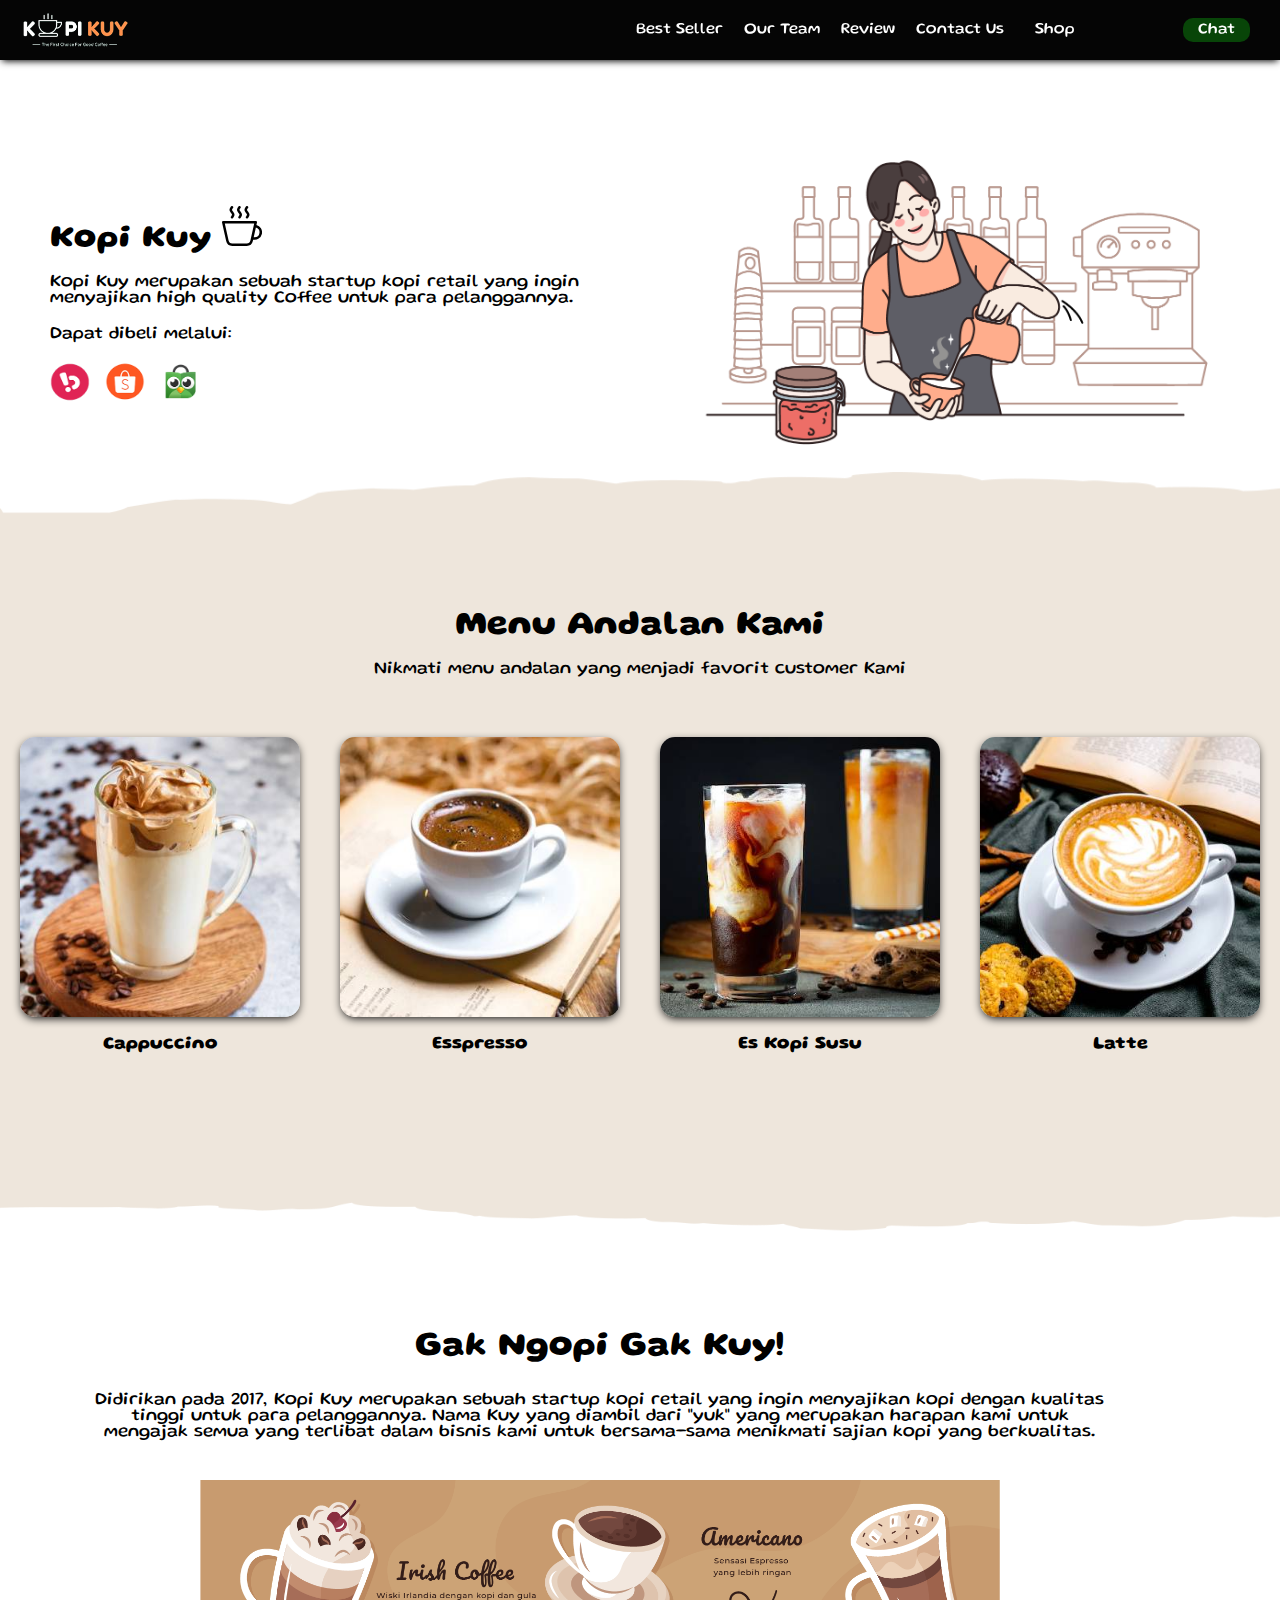
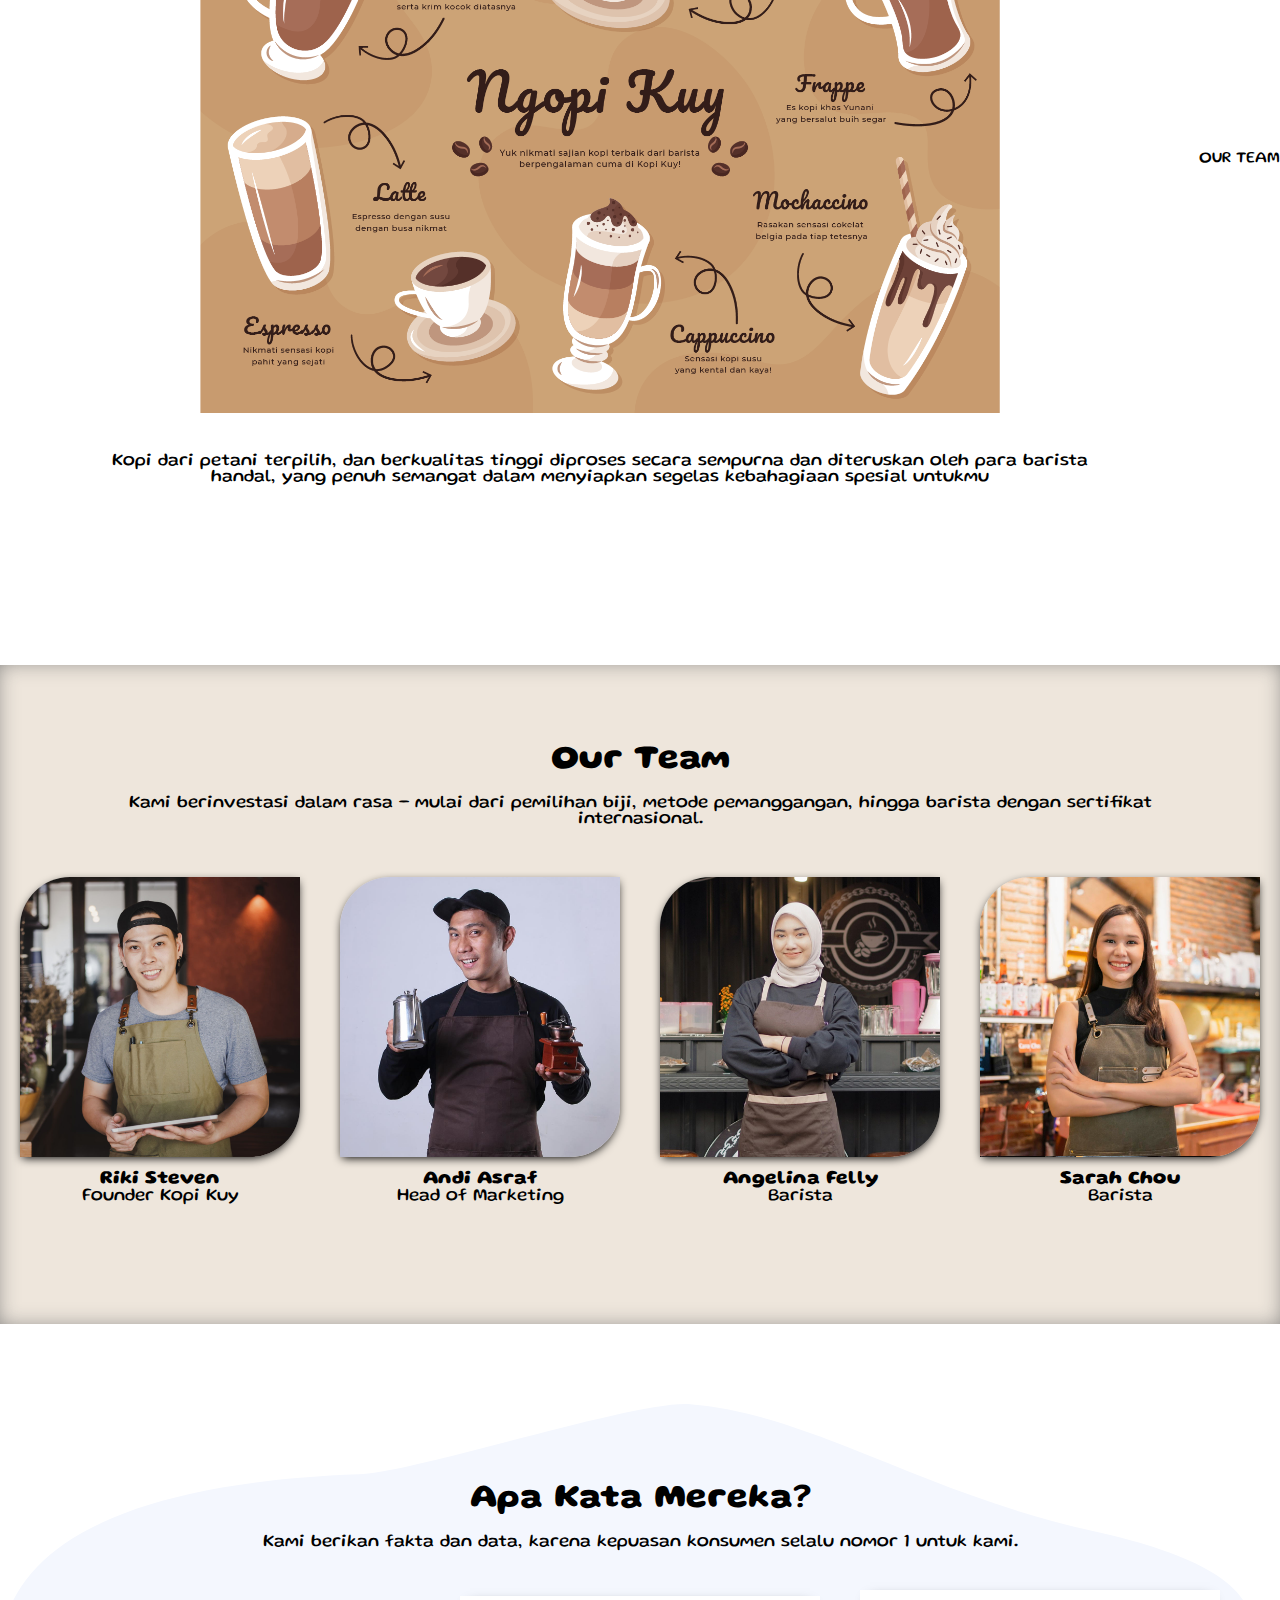
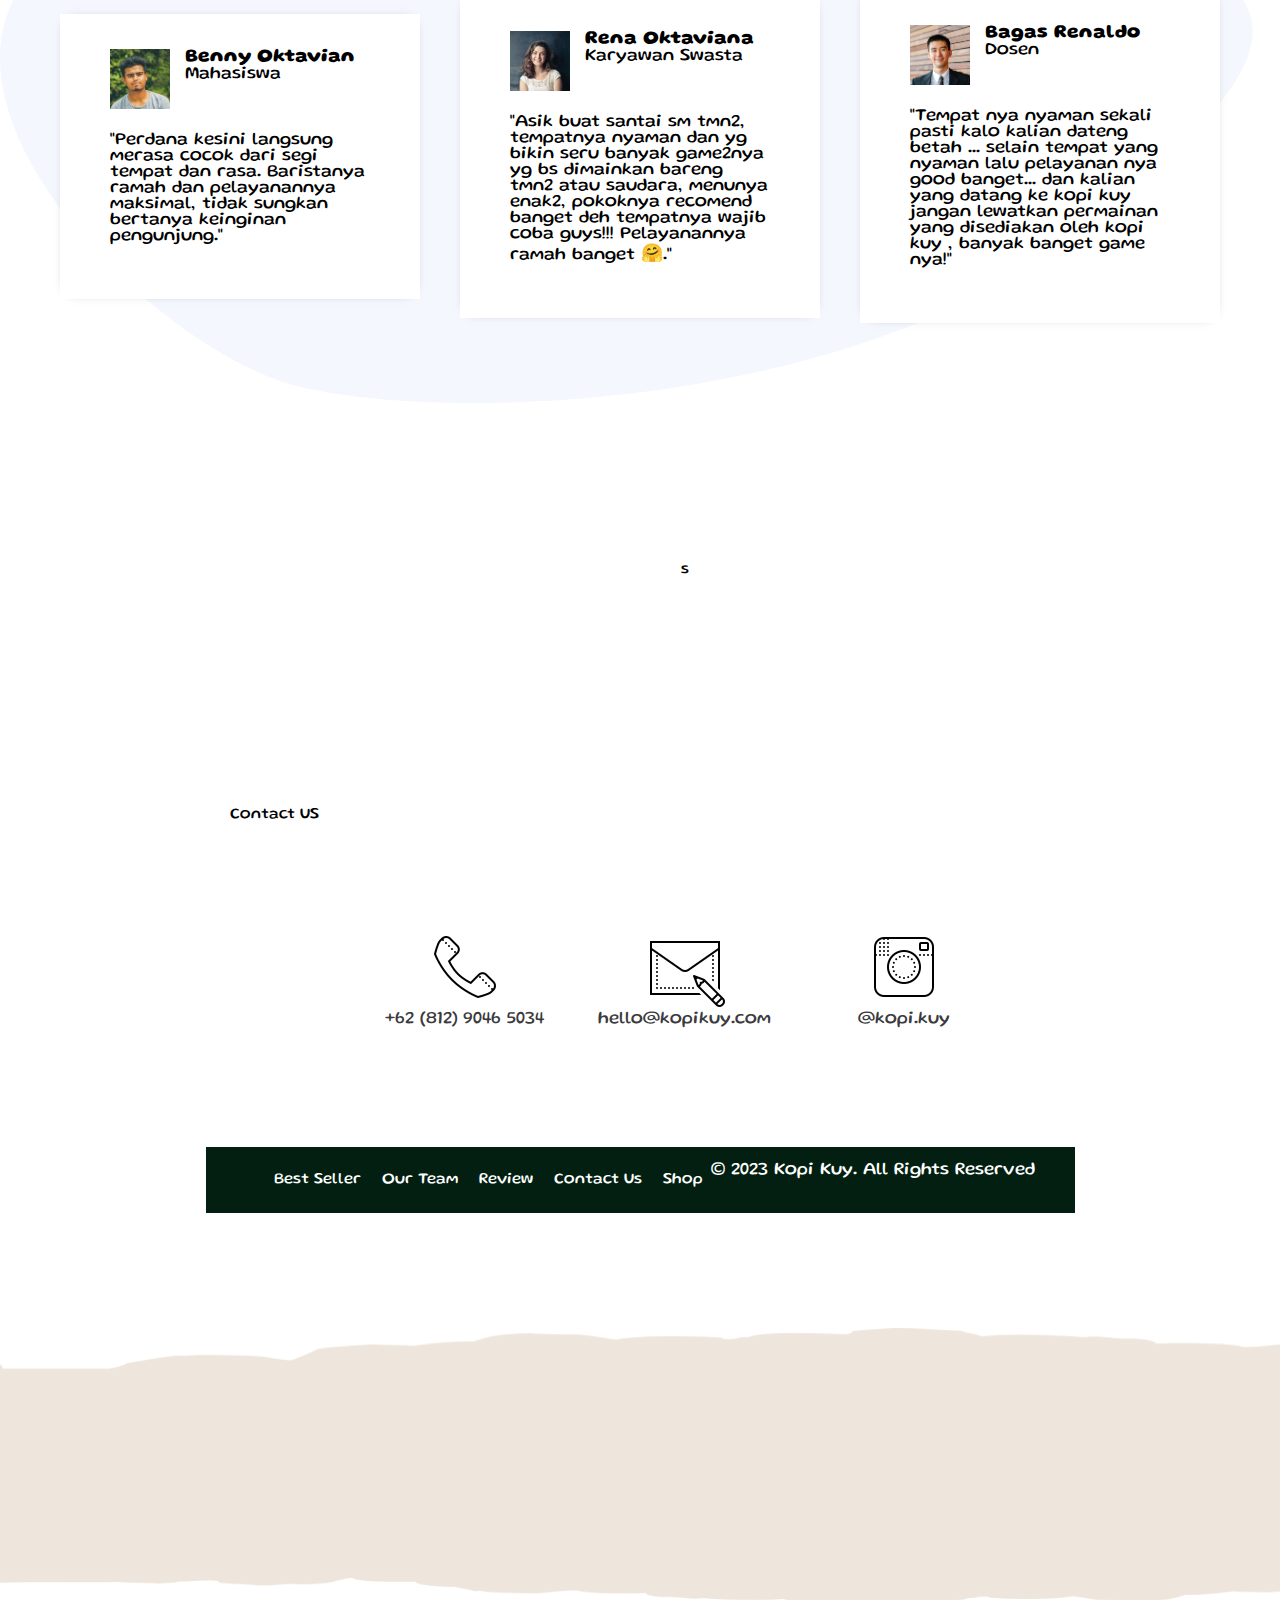
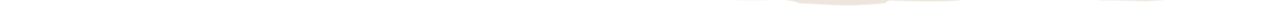
==== index.html @ 5c8bf7a1 "Add files via upload" ====
<!DOCTYPE html>
<html lang="id">

<head>
    <meta charset="UTF-8">
    <meta http-equiv="X-UA-Compatible" content="IE=edge">
    <meta name="viewport" content="width=device-width, initial-scale=1.0">
    <link rel="shortcut icon" href="images/favicon.ico" type="image/x-icon">
    <title>Website Kopi Kuy</title>
    <link rel="preconnect" href="https://fonts.googleapis.com">
    <link rel="preconnect" href="https://fonts.gstatic.com" crossorigin>
    <link href="https://fonts.googleapis.com/css2?family=Gluten&display=swap" rel="stylesheet">
    <link rel="stylesheet" href="css/style.css">
</head>

<body>
    <nav>
        <img class="logo" src="images/logo/logo_kuy.png">
        <div class="navigasi">
            <a href="#best-seller">Best Seller</a>
            <a href="#our-team">Our Team</a>
            <a href="#review">Review</a>
            <a href="#contact-us">Contact Us</a>
        </div>
        <a class="shop" href="produk.html">Shop</a>
        <a class="chat" href="https://wa.me/628123456?text=Saya ingin bertanya" target="_blank">Chat</a>
    </nav>


    
    <header>
        <div class="kiri">
            <h1> Kopi Kuy
                <img src="images/icon/icon_kopi.svg" alt="">
            </h1>
            <p>
                Kopi Kuy merupakan sebuah startup kopi retail yang ingin menyajikan
                high quality Coffee untuk para pelanggannya.
            </p>
            <p> Dapat dibeli melalui: </p>
            <div class="olshop">
                <img src="images/logo/logo_bukalapak.png" alt="">
                <img src="images/logo/logo_shopee.png" alt="">
                <img src="images/logo/logo_tokopedia.png" alt="">
            </div>
        </div>

        <div class="kanan">
            <img src="images/header/header1.png" alt="">
        </div>

        <section class="best-seller" id="best-seller">

            <h2>Menu Andalan Kami</h2>
            <p>Nikmati menu andalan yang menjadi favorit customer Kami</p>
    
            <div class="produk">
                <img src="images/produk/product_capuchino.jpg" alt="">
                <p>Cappuccino</p>
            </div>
            <div class="produk">
                <img src="images/produk/product_espresso.jpg" alt="">
                <p>Esspresso</p>
            </div>
            <div class="produk">
                <img src="images/produk/product_kopi_susu.jpg" alt="">
                <p>Es Kopi Susu</p>
            </div>
            <div class="produk">
                <img src="images/produk/product_latte.jpg" alt="">
                <p>Latte</p>
            </div>
    
        </section>
        <section id="about-us" class="about-us">
            <h2>Gak Ngopi Gak Kuy!</h2>
            <p>
                Didirikan pada 2017, Kopi Kuy merupakan sebuah startup kopi retail yang ingin menyajikan kopi
                dengan kualitas tinggi
                untuk para pelanggannya. Nama Kuy yang diambil dari "yuk" yang merupakan harapan kami untuk
                mengajak semua yang terlibat dalam bisnis kami untuk bersama-sama menikmati sajian kopi yang
                berkualitas.
            </p>
            <img src="images/about-us/aset_kopi_jumbo.png">
            <p>
                Kopi dari petani terpilih, dan berkualitas tinggi diproses secara sempurna dan diteruskan
                oleh para barista handal,
                yang penuh semangat dalam menyiapkan segelas kebahagiaan spesial untukmu
            </p>
        </section>
    OUR TEAM
    <section class="our-team" id="our-team">

        <h2>Our Team</h2>

        <p>Kami berinvestasi dalam rasa - mulai dari pemilihan biji, metode pemanggangan,
            hingga barista dengan sertifikat internasional. </p>

        <div class="team">
            <img src="images/team/team1.jpg">
            <h3>Riki Steven</h3>
            <p>Founder Kopi Kuy</p>
        </div>

        <div class="team">
            <img src="images/team/team2.jpg">
            <h3>Andi Asraf</h3>
            <p>Head of Marketing</p>
        </div>

        <div class="team">
            <img src="images/team/team3.jpg">
            <h3>Angelina Felly</h3>
            <p>Barista</p>
        </div>

        <div class="team">
            <img src="images/team/team4.jpg">
            <h3>Sarah Chou</h3>
            <p>Barista</p>
        </div>

    </section>
    <section id="review" class="review">
        <h2>Apa Kata Mereka?</h2>

        <p>Kami berikan fakta dan data, karena kepuasan konsumen selalu nomor 1 untuk kami.</p>

        <div class="testimoni">
            <img src="images/customer/customer1.jpg">
            <div class="profile">
                <h3>Benny Oktavian</h3>
                <p>Mahasiswa</p>
            </div>
            <p>"Perdana kesini langsung merasa cocok dari segi tempat dan rasa. Baristanya ramah
                dan pelayanannya maksimal, tidak sungkan bertanya keinginan pengunjung."</p>
        </div>

        <div class="testimoni">
            <img src="images/customer/customer2.jpg">
            <div class="profile">
                <h3>Rena Oktaviana</h3>
                <p>Karyawan Swasta</p>
            </div>
            <p>"Asik buat santai sm tmn2, tempatnya nyaman dan yg bikin seru banyak game2nya yg bs
                dimainkan bareng tmn2 atau saudara, menunya enak2, pokoknya recomend banget deh
                tempatnya wajib coba guys!!! Pelayanannya ramah banget 🤗."</p>
        </div>

        <div class="testimoni">
            <img src="images/customer/customer3.jpg">
            <div class="profile">
                <h3>Bagas Renaldo</h3>
                <p>Dosen</p>
            </div>
            <p>"Tempat nya nyaman sekali pasti kalo kalian dateng betah ... selain tempat yang
                nyaman lalu pelayanan nya good banget... dan kalian yang datang ke kopi kuy jangan
                lewatkan permainan yang disediakan oleh kopi kuy , banyak banget game nya!"</p>
        </div>
    </section>
Contact US
<section class="contact-us" id="contact-us">s

        <iframe
            src="https://www.google.com/maps/embed?pb=!1m14!1m8!1m3!1d7932.741866032694!2d106.668581!3d-6.214715!3m2!1i1024!2i768!4f13.1!3m3!1m2!1s0x2e69f9912c7f297b%3A0xe5a3a671dae861ab!2sKopi%20kuy!5e0!3m2!1sid!2sid!4v1680617229460!5m2!1sid!2sid"
            allowfullscreen="" loading="lazy" referrerpolicy="no-referrer-when-downgrade"></iframe>

        <div class="kontak">
            <img src="images/icon/icon_phone.png">
            <p>+62 (812) 9046 5034</p>
        </div>

        <div class="kontak">
            <img src="images/icon/icon_mail.png">
            <p>hello@kopikuy.com</p>
        </div>

        <div class="kontak">
            <img src="images/icon/icon_instagram.png">
            <a href="https://instagram.com" role="button">
                <p>@kopi.kuy</p>
            </a>
        </div>

    </section>
    <footer>
        <div class="navigasi">
            <a href="#best-seller">Best Seller</a>
            <a href="#our-team">Our Team</a>
            <a href="#review">Review</a>
            <a href="#contact-us">Contact Us</a>
            <a href="produk.html">Shop</a>
        </div>
        <p>© 2023 Kopi Kuy. All Rights Reserved</p>
    </footer>
    

    </header>
        Kode HTML tidak boleh lewat dari batas ini
        Pastikan setiap section di tutup
        misalnya kode <section class="best-seller">
    
</body>

</html>
---- css/style.css ----
/* Kode * di bawah ini untuk mereset tampilan setiap web browser supaya seragam */

* {
   box-sizing: border-box;
   margin: 0;
   padding: 0;
}

html {
   /* scroll-behavior: smooth agar scroll ketika klik pada navigasi menjadi halus */
   scroll-behavior: smooth;
}

/* 
Kode di bawah ini untuk mengatur nav sampai footer agar memiliki tampilan flexibel
selengkapnya akan di bahas di hari ke 3
*/

nav,
header,
section,
footer {
   /* 
      display: flex memiliki pengaturan yang dapat mengatur agar elemen
      di dalamnya memiliki ukuran yang fleksibel
      digunakan saat ada elemen yang isinya lebih dari satu kolom
   */
   display: flex;
   /* 
      align-items: center mengatur elemen di dalamnya rata tengah vertikal
   */
   align-items: center;

   /* 
      justify-content: center mengatur elemen di dalamnya rata tengah horizontal
   */
   justify-content: center;

   /* 
      flex-wrap: wrap mengatur agar jika lebar elemen berlebih, maka elemen
      akan otomatis diletakan di baris baru (tidak dipaksakan di satu baris)
   */
   flex-wrap: wrap;
}



/* 
Kode @font-face untuk menginstall font ke dalam Website 
src adalah untuk lokasi fontnya, font dapat di cari di website https://fonts.google.com/
dengan memberi nama family, maka kita mendaftarkan font tersebut ke dalam website
*/

@font-face {
   src: url(../fonts/.baskerville old face);
   font-family: 'baskerville old face';
}

body {
   /* 
   mendaftarkan semua teks pada body menjadi family Poppins 
   kenapa pada body? karena elemen body membungkus semua elemen dari nav section sampai footer
   */
   font-family: 'baskerville old face';
   font-family: 'Gluten', cursive;
}

/*
Misalnya ada font dari google yang bernama Irish Grover yang berada di:
https://fonts.gstatic.com/s/irishgrover/v23/buExpoi6YtLz2QW7LA4flVgv__RP.woff2

maka bisa coba copy kode berikut untuk menginstall font tadi:

@font-face {
  font-family: 'Irish Grover';
  font-style: normal;
  font-weight: 400;
  src: url(https://fonts.gstatic.com/s/irishgrover/v23/buExpoi6YtLz2QW7LA4flVgv__RP.woff2) format('woff2');
}

Jika kode di atas sudah di copy
Nanti pada element yang ingin menggunakan font Irish Grover Tadi, tinggal diganti font-familynya
misal mau mengganti h1 dan h2 maka kodenya sebagai berikut:

h1,h2 {
   font-family: 'Irish Grover';
}

*/


a {
   /* menghilangkan garis bawah pada link */
   text-decoration: none;

   /* 
   color: adalah untuk mengganti warna tulisan.
   color:unset digunakan pada a untuk menghilangkan warna bawaan pada link (biasanya warna biru) 
   */
   color: unset;
}

h2 {
   /* mengatur ukuran huruf ke 34 pixel */
   font-size: 34px;
}

h3 {
   /* mengatur ukuran huruf ke 1.2rem */
   font-size: 1.2rem;
}

h1,
h2,
h3 {
   /* mengatur tebal huruf bisa bold, normal*/
   font-weight: bold;
}

img {
   /* 
      kode max-width artinya lebar maksimal
      mengatur agar semua elemen img memiliki lebar maksimal 100% agar
      besar gambar tidak melebihi layar ataupun elemen pembungkus
   */
   max-width: 100%;
}

/* Navigasi */

nav {
   /* 
   background-color mengatur warna latar belakang 
   untuk pengguna hp, pergantian warna tidak bisa seperti vs code
   hanya dapat menggunakan warna bahasa inggris seperti: red, green, brown, purple dsb
   untuk pengguna vscode silahkan arahkan mouse ke kotak warna di bawah
   untuk mengganti warna sesuai keinginan
   */
   background-color: #050505;

   /* box-shadow membuat efek bayangan */
   box-shadow: 0 3px 7px -2px #000;

   /* width mengatur lebar elemen. 100% agar lebarnya full dari kiri sampai kanan layar */
   width: 100%;

   /* 
   padding digunakan untuk memberi jarak ke dalam. 
   efeknya bila digunakan pada elemen yang memiliki warna latar akan membuat elemen tersebut 'gemuk'
   padding-top artinya jarak ke atas, nilai padding dapat berupa
   padding-top, padding-bottom, padding-left, padding-right
   */
   padding-top: 10px;
   padding-bottom: 10px;

   /* 
   position mengatur posisi elemen, position:fixed supaya elemen nav akan ikut menempel di atas layar
   saat kita scroll ke bawah. Jika ingin navigasi gak nempel, bisa menggunakan position:static;
   */
   position: fixed;

   /* Nilai z-index semakin besar, maka elemen akan semakin di depan */
   z-index: 500;
}

img.logo {
   /* height mengatur tinggi elemen */
   height: 40px;
   /* penjelasan margin mirip dengan padding, fungsinya untuk memberi jarak pada elemen */
   margin-left: 20px;
}

div.navigasi {
   margin-left: auto;
   margin-right: 15px;
}

nav a {
   color: #fff;
   padding-left: 8px;
   padding-right: 8px;
}

a.shop {
   margin-right: 100px;
}

a.chat {
   margin-right: 30px;
   background-color: rgb(8, 69, 8);
   color: #fff;
   padding-top: 5px;
   padding-right: 15px;
   padding-bottom: 5px;
   padding-left: 15px;
   border-radius: 10px;
}


/* 
   PERHATIKAN bahwa dalam mengatur elemen, nama elemen langsung ditulis
   sedangkan untuk mengatur class, dibutuhkan tanda titik (.) terlebih dulu
   img {} berarti seluruh elemen dengan tag img (<img src="....">), 
   sedangkan .img artinya hanya elemen dengan class img (<img class="img" src="...">) 
*/


/* HEADER */


header,
section {
   /*
    padding mengatur jarak ke dalam
    pada padding dan margin ditambahkan top / right / bottom / top 
    untuk mengatur jarak masing-masing 
   */
   padding-top: 80px;
   padding-bottom: 80px;

   /* margin mengatur jarak ke luar */
   margin-bottom: 80px;
}

/* penulisan CSS dapat digabung dengan beberapa elemen */
header div.kiri,
header div.kanan {
   /* width mengatur lebar elemen. 50% artinya setengah ukuran elemen pembungkus */
   width: 50%;
   padding: 50px;
}

header h1 {
   margin-bottom: 20px;
}

header p {
   /* font-size digunakan untuk mengatur ukuran huruf */
   font-size: 18px;
   margin-bottom: 20px;
}

div.olshop img {
   width: 40px;
   /* aspect-ratio:1 agar tinggi menyesuaikan width */
   aspect-ratio: 1;
   margin-right: 10px;
}

/* Best Seller */

section.best-seller {
   position: relative;

   /* background-color mengatur warna latar belakang elemen */
   background-color: #EEE6DC;

   /* text-align mengatur rata tulisan, bisa bernilai: left, right, center, justify */
   text-align: center;
}

/* 
terkait position, after, dan before memerlukan pemahaman mendalam
terkait layout pada CSS untuk dapat memahami secara penuh 
*/

section.best-seller::before,
section.best-seller::after {
   position: absolute;
   content: "";
   width: 100%;
   height: 76px;

   /* background-image untuk menambahkan gambar sebagai background */
   background-image: url(../images/background/garis-atas.png);

   /*background-size agar gambar latar menyesuaikan tinggi / lebar elemen */
   background-size: cover;

   top: -60px;
   left: 0;
}

section.best-seller::after {
   height: 60px;
   background-image: url(../images/background/garis-bawah.png);
   top: unset;
   bottom: -60px;
}

section.best-seller h2 {
   margin-bottom: 20px;
   width: 100%;
}

/* 
Penulisan section.best-seller > p berarti mengatur elemen p yang langsung
di bungkus oleh elemen <section class="best-seller">
aturan ini tidak berlaku untuk elemen <p> yang ada di dalam <div class="produk">
*/

section.best-seller>p {
   font-size: 18px;
   margin-bottom: 40px;
   width: 100%;
}

div.produk {
   /* 
      Penulisan padding dan margin seperti padding:20px ini penulisan singkat 
      yang berarti top, right, bottom, left nilainya sama, yaitu 20px 
   */
   padding: 20px;
   width: 25%;
}

div.produk img {
   /* transition membuat animasi transisi dari perubahan style, 0.3s berarti 0.3 detik */
   transition: all 0.3s ease;

   /* border-radius  Membuat sudut membulat */
   border-radius: 15px;

   /* box-shadow membuat efek bayangan */
   box-shadow: 0 3px 10px -2px #000;
}

/*

kode div.produk img:hover akan dijalankan saat mouse ada di atas elemen <img> yang ada
di dalam <div class="produk"> 
karena ada efek transition pada div.produk img 
maka akan menghasilkan efek animasi yang smooth

*/
div.produk img:hover {

   /* membuat transformasi, bisa berupa scale(1.05), rotate(180deg), translateY(-50px), dsb */
   transform: scale(0.9);
   border-radius: 50%;
}

div.produk p {
   margin-top: 15px;
   font-weight: bold;
}



/* About US */

section.about-us {
   /* max-width: 80%; mengatur lebar maksimal elemen tidak boleh melebihi 80% layar */
   max-width: 80%;

   /* margin-left dan margin-right auto akan membuat posisi elemen berada di tengah */
   margin-left: auto;
   margin-right: auto;
   text-align: center;
}

section.about-us h2 {
   margin-bottom: 30px;
   width: 100%;
}

section.about-us img {
   /* 
      Penulisan width: 800px dan max-width: 100% mengatur agar
      elemen memiliki lebar 800px namun tidak boleh melebihi 100% ukuran layar
   */
   width: 800px;
   max-width: 100%;
   margin: auto;
}

/*
section.about-us p:nth-child(2) berarti mengatur elemen ke 2 dengan jenis <p>
yang ada di dalam <section class="about-us">
*/

section.about-us p:nth-child(2) {
   margin-bottom: 40px;
}

section.about-us p:nth-child(4) {
   margin-top: 40px;
}


/* OUR TEAM */

section.our-team {
   background-color: #EEE6DC;
   box-shadow: inset 0px 0px 23px -6px #707070;
   text-align: center;
}

section.our-team h2 {
   margin-bottom: 20px;
   width: 100%;
}

section.our-team>p {
   margin-bottom: 30px;
   font-size: 18px;
   width: 800px;
   max-width: 90%;
   margin-left: auto;
   margin-right: auto;
   width: 100%;
}

div.team {
   width: 25%;
   padding: 20px;
}

div.team img {
   width: 100%;
   aspect-ratio: 1/1;
   object-fit: cover;
   box-shadow: 0 3px 10px -2px #000;
   border-radius: 50px 0px 50px 0px;
   margin-bottom: 10px;
}


/* REVIEW */

section.review {
   background-image: url(../images/background/bg-review.svg);
   /* 
      background-size: contain;
      membuat gambar latar belakang tidak terpotong
   */
   background-size: contain;

   /* 
      background-repeat: no-repeat;
      membuat gambar latar belakang tidak diulang (duplikat)
   */
   background-repeat: no-repeat;
   padding-left: 40px;
   padding-right: 40px;
   justify-content: space-around;
   /* align-items: stretch; membuat tinggi elemen di dalam .review .baris seragam */
   text-align: center;
}

section.review h2 {
   margin-bottom: 20px;
   width: 100%;
}

section.review>p {
   margin-bottom: 40px;
   font-size: 18px;
   width: 100%;
}

div.testimoni {
   width: 30%;
   display: flex;
   flex-wrap: wrap;
   padding: 35px 50px;
   box-shadow: 0px 0px 12px -10px #000;
   background-color: #fff;
}

div.testimoni img {
   width: 60px;
   height: 60px;
   margin-right: 15px;
   object-fit: cover;
}

div.profile {
   text-align: left;
   display: block;
   margin-bottom: 30px;
   width: calc(100% - 75px);
}

div.profile p {
   width: 100%;
   text-align: left;
}

div.testimoni>p {
   width: 100%;
   text-align: left;
}


/* CONTACT US */
section.contact-us {
   margin-bottom: 20px;
}

section.contact-us iframe {
   width: 100%;
   height: 300px;
   border: 0;
}

div.kontak {
   width: 30%;
   /* color mengatur warna tulisan */
   color: rgb(59, 58, 61);
   text-align: center;
   margin-top: 50px;
}


/* FOOTER */

footer {
   background-color: #021f11;
   padding-top: 15px;
   padding-bottom: 15px;
   color: #fff;
   padding-right: 40px;
   padding-left: 40px;
}

footer div.navigasi {
   margin-left: 20px;
   margin-right: auto;
}

footer div.navigasi a {
   padding: 8px;
}

/* UNTUK kode RESPONSIF hari ke 3 tulis DI BAWAH sini */

@media (max-width:600px) {
   .navigasi {
      display: none;
   }

   a.shop {
      margin-right: 10px;
      margin-left: auto;
   }

   header div.kiri,
   header div.kanan {
      width: 100%;
      padding: 20px;
      text-align: center;
   }

   div.produk,
   div.team,
   div.kontak {
      width: 50%;
   }

   div.testimoni {
      width: 100%;
      margin-bottom: 20px;
   }
}

/* Kode CSS Selesai di sini */
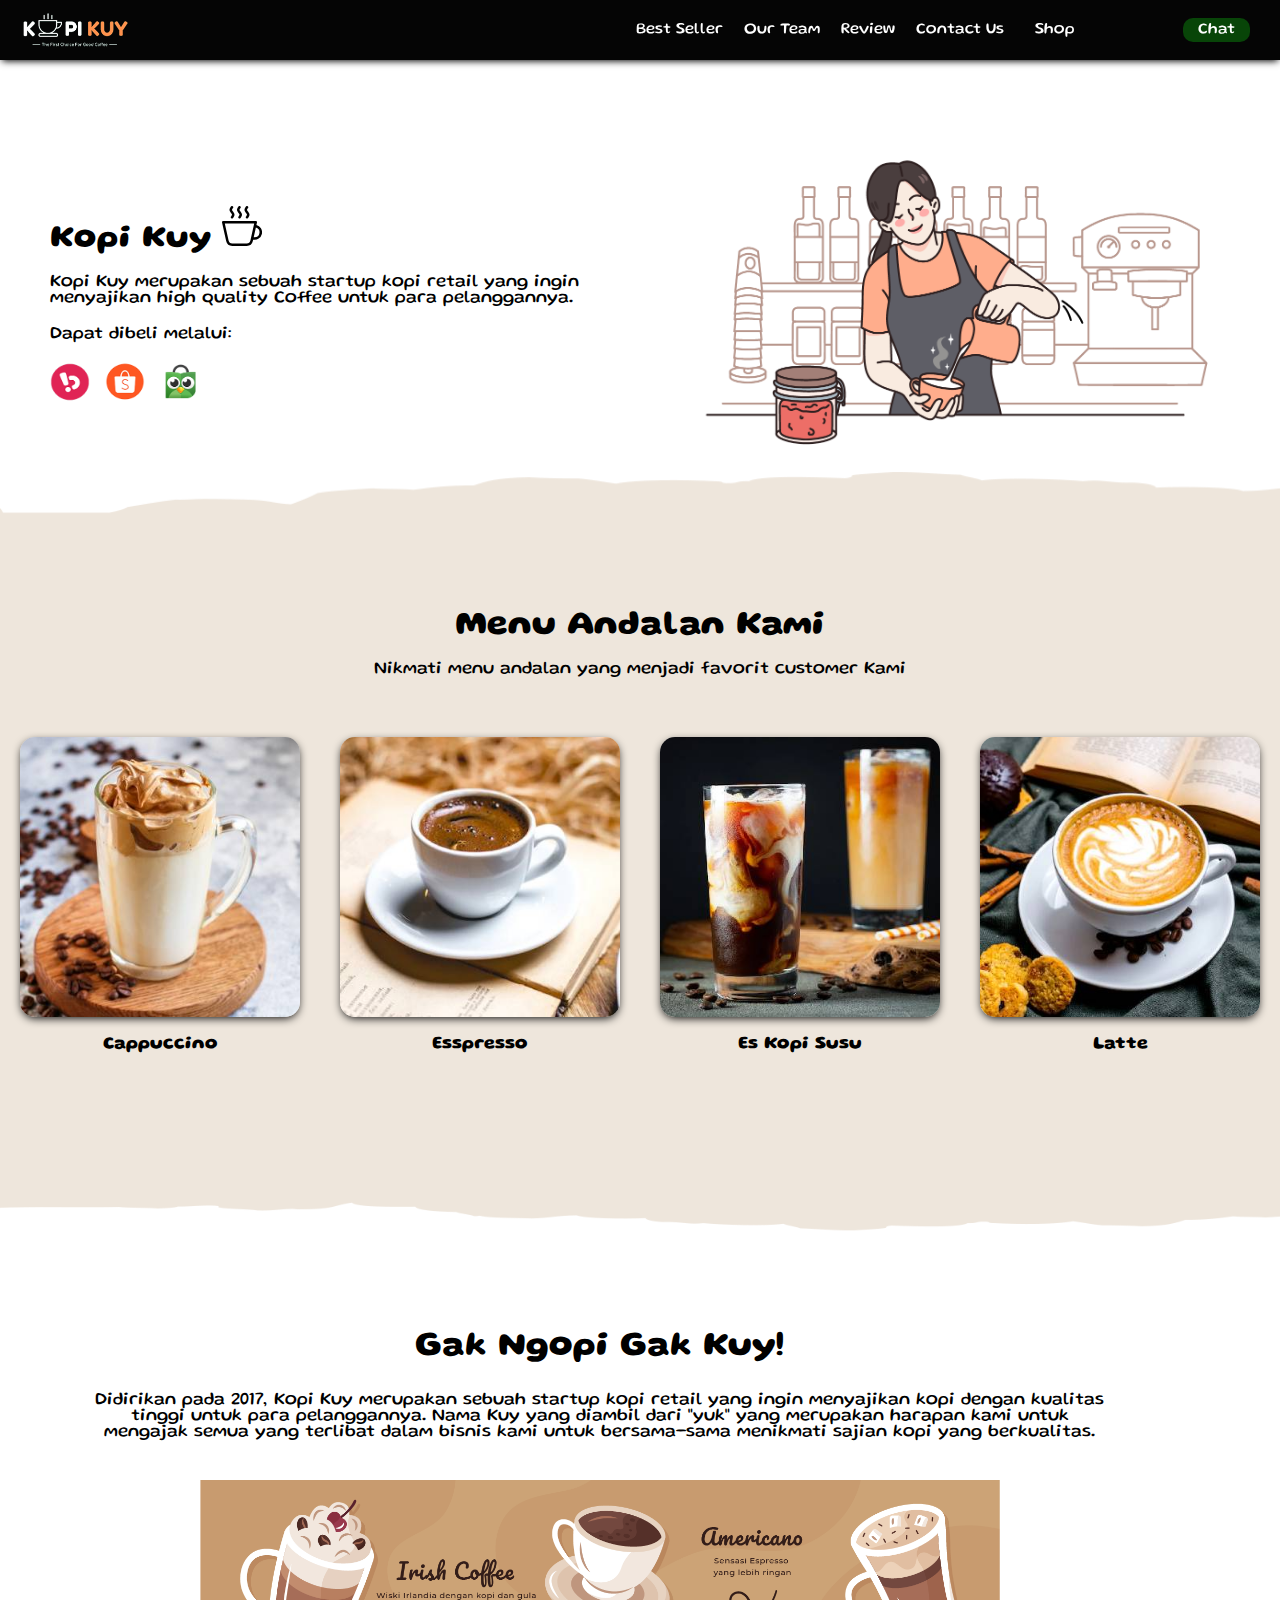
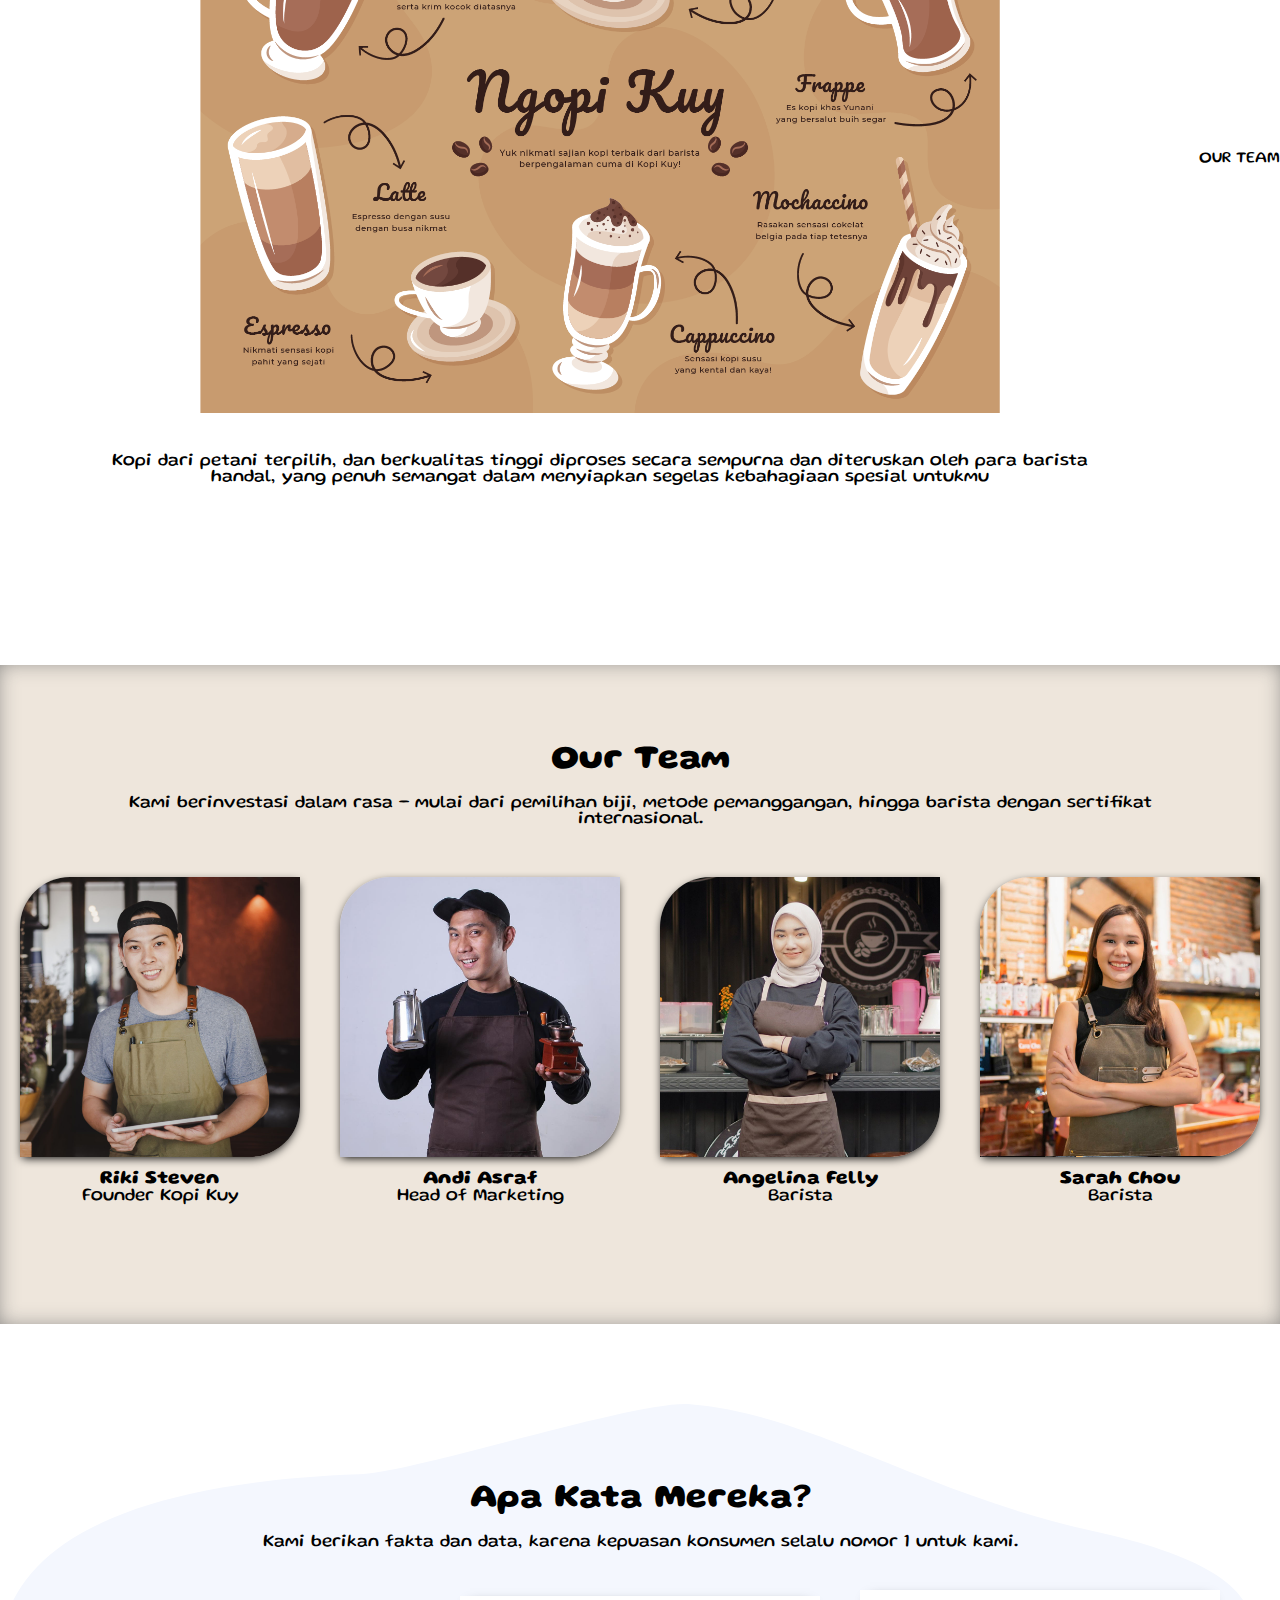
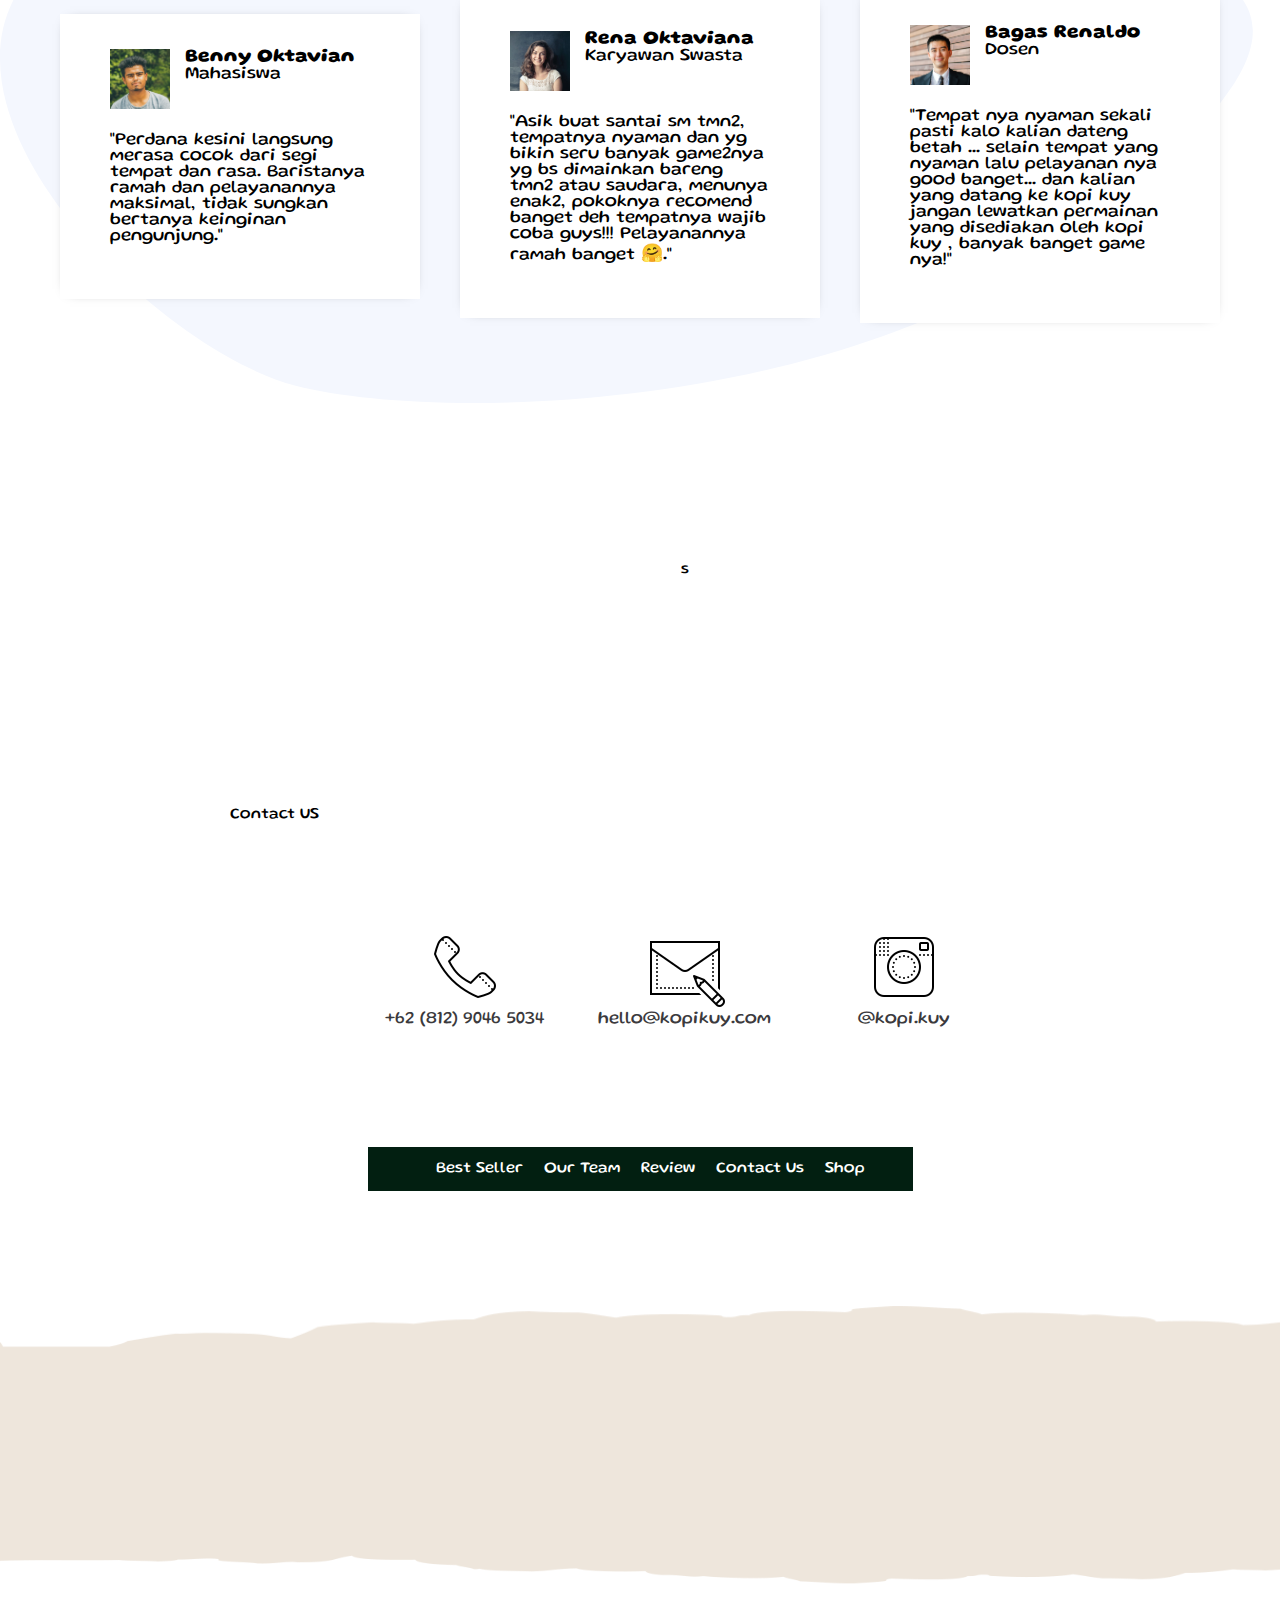
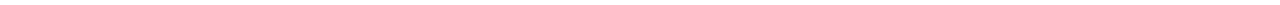
==== commit 5a0742f2: "Add files via upload" ====
--- a/index.html
+++ b/index.html
@@ -190,8 +190,8 @@
             <a href="#review">Review</a>
             <a href="#contact-us">Contact Us</a>
             <a href="produk.html">Shop</a>
-        </div>
-        <p>© 2023 Kopi Kuy. All Rights Reserved</p>
+        
+      
     </footer>
     
 
